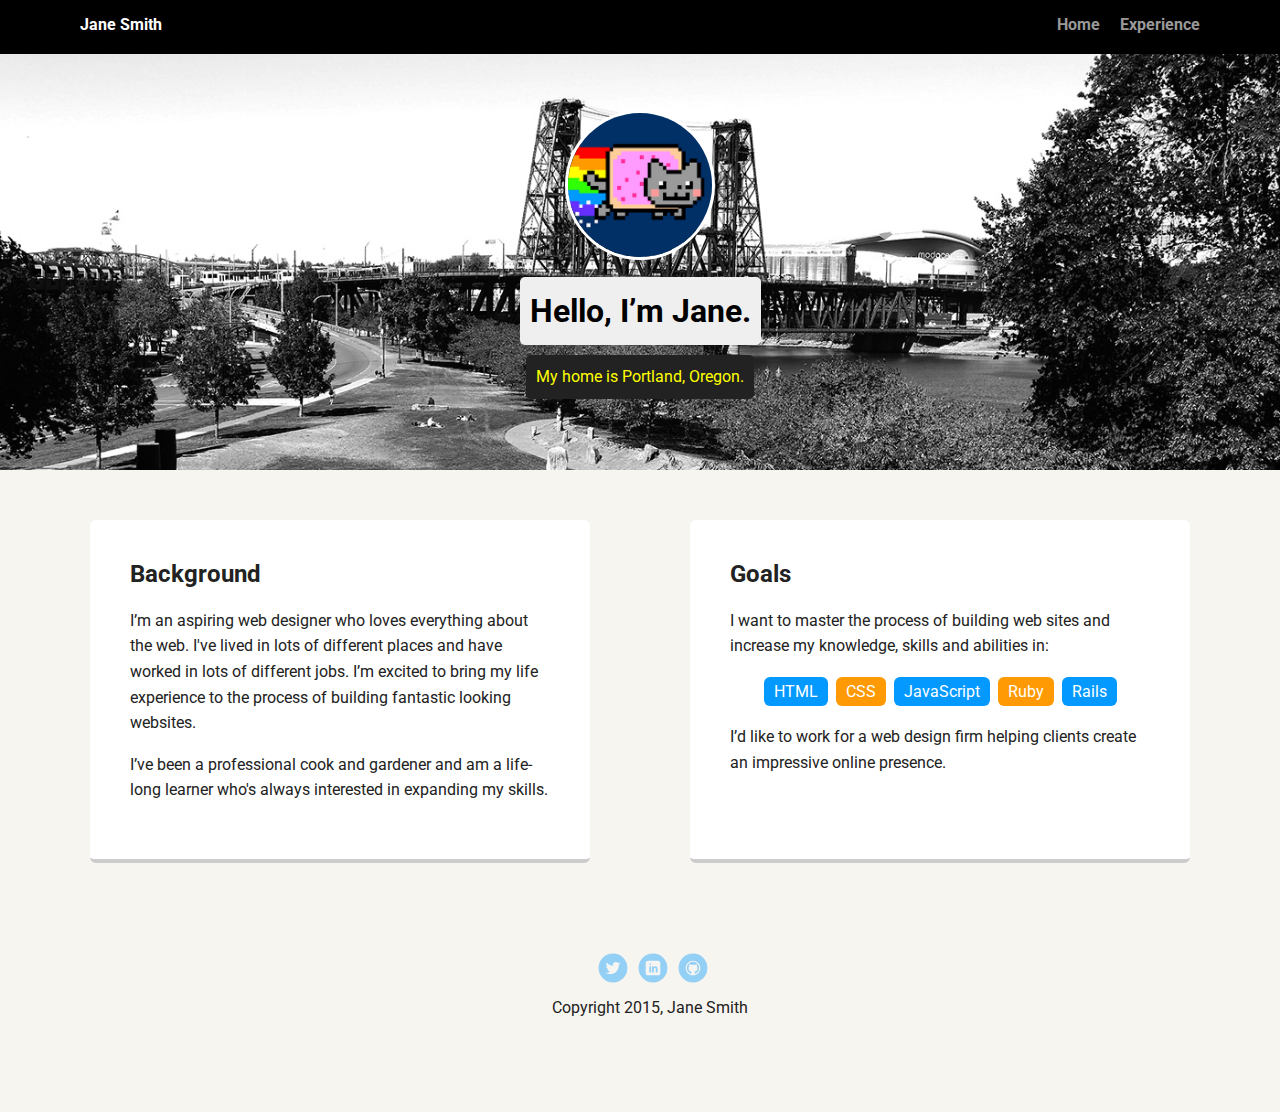
==== index.html @ 60ec48d1 "Initial Commit" ====
<!doctype html>
<html lang="en">
<head>
  <meta charset="utf-8">
  <title>Jane Smith's Profile</title>
  <meta name="viewport" content="width=device-width, initial-scale=1.0">
  <link rel="stylesheet" href="styles.css">
  <link href="https://fonts.googleapis.com/css?family=Muli%7CRoboto:400,300,500,700,900" rel="stylesheet"></head>
  <body>

    <div class="main-nav">
        <ul class="nav">
          <li class="name">Jane Smith</li>
          <li><a href="#">Home</a></li>
          <li><a href="#">Experience</a></li>
        </ul>
    </div>

    <header>
      <img src="images/me.png" alt="Drawing of Jane Smith" class="profile-image">
      <h1 class="tag name">Hello, I’m Jane.</h1>
      <p class="tag location">My home is Portland, Oregon.</p>
    </header>

    <main class="flex">
      <div class="card">
        <h2>Background</h2>
        <p>I’m an aspiring web designer who loves everything about the web. I've lived in lots of different places and have worked in lots of different jobs. I’m excited to bring my life experience to the process of building fantastic looking websites.</p>
        <p>I’ve been a professional cook and gardener and am a life-long learner who's always interested in expanding my skills.</p>
      </div> 

      <div class="card">
        <h2>Goals</h2>
        <p>I want to master the process of building web sites and increase my knowledge, skills and abilities in:</p>
        <ul class="skills">
          <li>HTML</li>
          <li>CSS</li>
          <li>JavaScript</li>
          <li>Ruby</li>
          <li>Rails</li>
        </ul>
        <p>I’d like to work for a web design firm helping clients create an impressive online presence.</p>
      </div> 

    </main>
    <footer>
      <ul>
        <li><a href="#" class="social twitter">Twitter</a></li>
        <li><a href="#" class="social linkedin">LinkedIn</a></li>
        <li><a href="#" class="social github">Github</a></li>
      </ul>
      <p class="copyright">Copyright 2015, Jane Smith</p>
    </footer>
  </body>
  </html>
---- styles.css ----
/* Global Layout Set-up */
* { 
  box-sizing: border-box;
}
  
body {
  margin: 0;
  padding: 0;
  text-align: center;
  font-family: 'Roboto', sans-serif;
  color: #222;
  background: #f7f5f0;
}
/* Link Styles */

a {
  text-decoration: none;
  color: #999;
}
a:hover {
  color: #6633ff;
}

/* Section Styles */

.main-nav {
  width: 100%;
  background: black;
  min-height: 30px;
  padding: 10px;
  position: fixed;
  text-align: center;
}
.nav {
  display: flex;
  justify-content: space-around;
  font-weight: 700;
  list-style-type: none;
  margin: 0 auto;
  padding: 0;
}

.nav .name {
    display: block;
    margin-right: auto;
    color: white;
}
.nav li {
  padding: 5px 10px 10px 10px;
}
.nav a {
  transition: all .5s;
}
.nav a:hover {
  color: white
}

header {
  text-align: center;
  background: url('images/portland.jpg') no-repeat top center ;
  background-size: cover;
  overflow: hidden;
  padding-top: 60px;
}
header {
  line-height: 1.5;
}
header .profile-image {
  margin-top: 50px;
  width: 150px;
  height: 150px;
  border-radius: 50%;
  border: 3px solid white;
  transition: all .5s;
}
header .profile-image:hover {
  transform: scale(1.2) rotate(5deg);
}
.tag {
  background-color: #efefef;
  color: black;
  padding: 10px;
  border-radius: 5px;
  display: table;
  margin: 10px auto;
} 
.location {
  background-color: #222;
  color: yellow;
}
.card {
  margin: 30px;
  padding: 20px 40px 40px;
  max-width: 500px;
  text-align: left;
  background: #fff;
  border-bottom: 4px solid #ccc;
  border-radius: 6px;
  transition: all .5s;
}
.card:hover {
  border-color: #ff99ff;
}

ul.skills {
  padding: 0;
  text-align: center;
}

.skills li {
  border-radius: 6px;
  display: inline-block;
  background: #ff9904;
  color: white;
  padding: 5px 10px;
  margin: 2px;
}

.skills li:nth-child(odd) {
  background: #0399ff;
}

footer {
  width: 100%;
  min-height: 30px;
  padding: 20px 0 40px 20px;
}

footer .copyright {
  top: -8px;
  font-size: .75em;
}

footer ul {
  list-style-type: none;
  margin: 0;
  padding: 0;
}

footer ul li {
  display: inline-block;
}

a.social {
  display: inline-block;
  text-indent: -9999px;
  margin-left: 5px;
  width: 30px;
  height: 30px;
  background-size: 30px 30px;
  opacity: .4;
  transition: all .5s;
}
a.twitter {
  background-image: url(images/twitter.svg);
}
a.linkedin {
  background-image: url(images/linkedin.svg);
}
a.github {
  background-image: url(images/github.svg);
}
a.social:hover {
  opacity: 1;
}
.clearfix {
  clear: both;
}

/* Styles for larger screens */
@media screen and (min-width: 720px) {
  
  .flex {
      display: -ms-flexbox;      /* TWEENER - IE 10 */
      display: flex; 
      max-width: 1200px;
      -ms-flex-pack: distribute;
      justify-content: space-around;
      margin: 0 auto;
  }

  header {
    min-height: 470px;
  }

  .nav {
    max-width: 1200px;
    padding: 0 30px;
  }


  main {
    padding-top: 20px;
  }

  main p {
    line-height: 1.6em;
  }

  footer {
    font-size: 1.3em;
    max-width: 1200px;
    margin: 40px auto;
  }

}
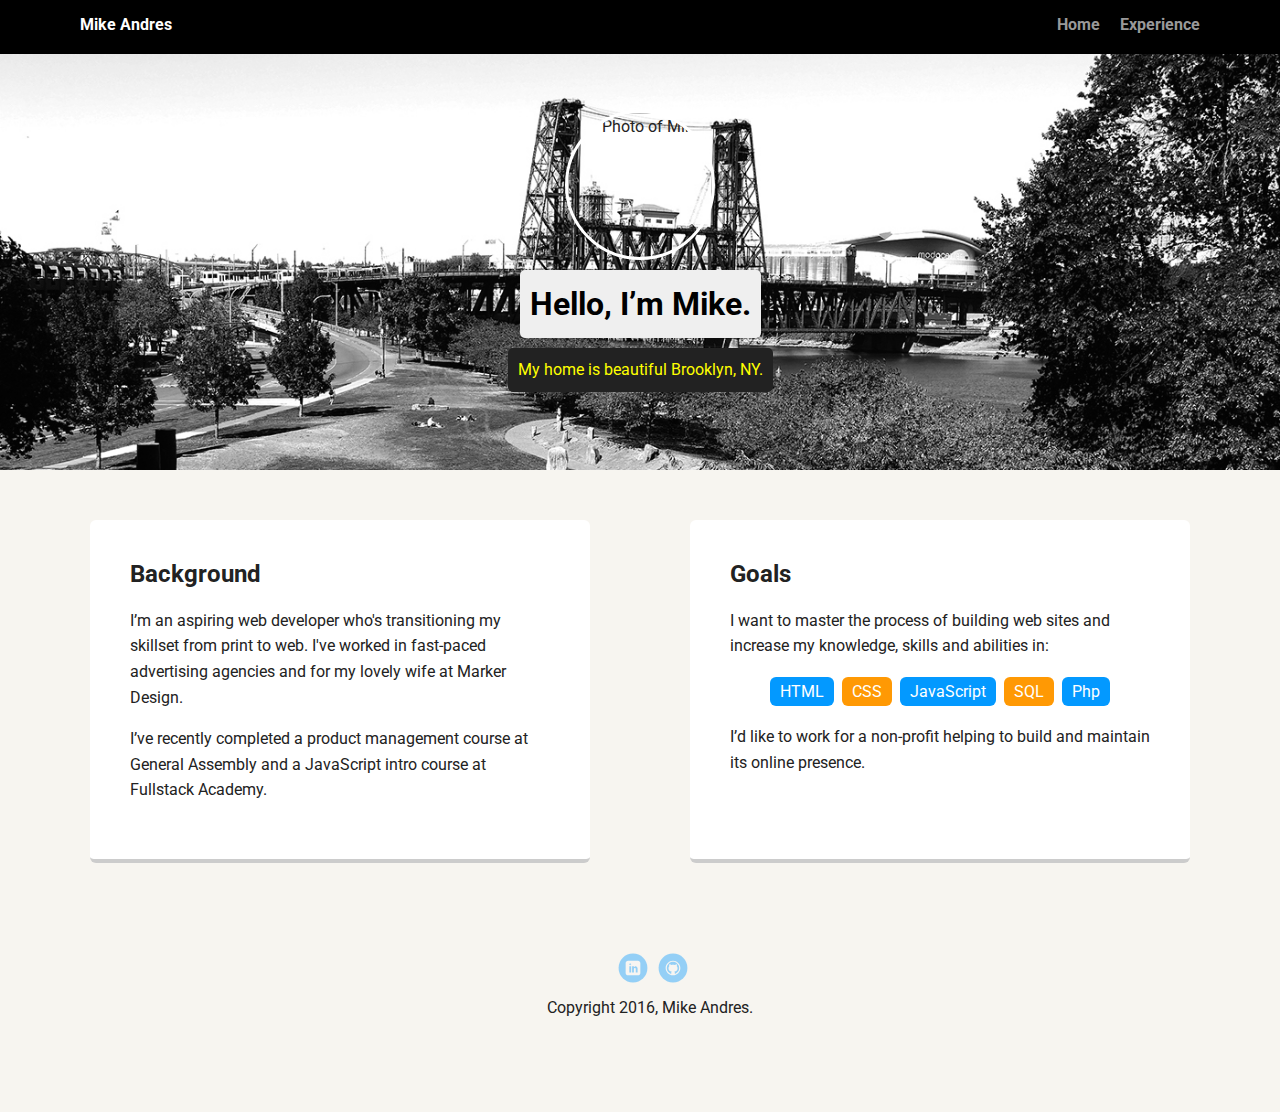
==== commit 91b89900: "Fix problems caused by html cleaner" ====
--- a/index.html
+++ b/index.html
@@ -1,55 +1,79 @@
-<!doctype html>
-<html lang="en">
+<html lang="en" xmlns="http://www.w3.org/1999/xhtml">
 <head>
-  <meta charset="utf-8">
-  <title>Jane Smith's Profile</title>
-  <meta name="viewport" content="width=device-width, initial-scale=1.0">
-  <link rel="stylesheet" href="styles.css">
-  <link href="https://fonts.googleapis.com/css?family=Muli%7CRoboto:400,300,500,700,900" rel="stylesheet"></head>
-  <body>
+  <meta name="generator" content=
+  "HTML Tidy for Linux/x86 (vers 25 March 2009), see www.w3.org" />
+  <meta charset="utf-8" />
 
-    <div class="main-nav">
-        <ul class="nav">
-          <li class="name">Jane Smith</li>
-          <li><a href="#">Home</a></li>
-          <li><a href="#">Experience</a></li>
-        </ul>
-    </div>
+  <title>Mike Andres's Profile</title>
+  <meta name="viewport" content="width=device-width, initial-scale=1.0" />
+  <link rel="stylesheet" href="styles.css" type="text/css" />
+  <link href="https://fonts.googleapis.com/css?family=Muli%7CRoboto:400,300,500,700,900"
+  rel="stylesheet" type="text/css" />
+</head>
 
-    <header>
-      <img src="images/me.png" alt="Drawing of Jane Smith" class="profile-image">
-      <h1 class="tag name">Hello, I’m Jane.</h1>
-      <p class="tag location">My home is Portland, Oregon.</p>
-    </header>
+<body>
+  <div class="main-nav">
+    <ul class="nav">
+      <li class="name">Mike Andres</li>
 
-    <main class="flex">
-      <div class="card">
-        <h2>Background</h2>
-        <p>I’m an aspiring web designer who loves everything about the web. I've lived in lots of different places and have worked in lots of different jobs. I’m excited to bring my life experience to the process of building fantastic looking websites.</p>
-        <p>I’ve been a professional cook and gardener and am a life-long learner who's always interested in expanding my skills.</p>
-      </div> 
+      <li><a href="#">Home</a></li>
 
-      <div class="card">
-        <h2>Goals</h2>
-        <p>I want to master the process of building web sites and increase my knowledge, skills and abilities in:</p>
-        <ul class="skills">
-          <li>HTML</li>
-          <li>CSS</li>
-          <li>JavaScript</li>
-          <li>Ruby</li>
-          <li>Rails</li>
-        </ul>
-        <p>I’d like to work for a web design firm helping clients create an impressive online presence.</p>
-      </div> 
+      <li><a href="experience.html">Experience</a></li>
+    </ul>
+  </div>
 
-    </main>
-    <footer>
-      <ul>
-        <li><a href="#" class="social twitter">Twitter</a></li>
-        <li><a href="#" class="social linkedin">LinkedIn</a></li>
-        <li><a href="#" class="social github">Github</a></li>
-      </ul>
-      <p class="copyright">Copyright 2015, Jane Smith</p>
-    </footer>
-  </body>
-  </html>
+  <header>
+    <img src="images/mike-andres.png" alt="Photo of Mike" class="profile-image" />
+
+    <h1 class="tag name">Hello, I&#8217;m Mike.</h1>
+
+    <p class="tag location">My home is beautiful Brooklyn, NY.</p>
+  </header>
+
+  <main class="flex">
+    <div class="card">
+    <h2>Background</h2>
+
+    <p>I&#8217;m an aspiring web developer who's transitioning my skillset from print to
+    web. I've worked in fast-paced advertising agencies and for my lovely wife at Marker
+    Design.</p>
+
+    <p>I&#8217;ve recently completed a product management course at General Assembly and
+    a JavaScript intro course at Fullstack Academy.</p>
+  </div>
+
+  <div class="card">
+    <h2>Goals</h2>
+
+    <p>I want to master the process of building web sites and increase my knowledge,
+    skills and abilities in:</p>
+
+    <ul class="skills">
+      <li>HTML</li>
+
+      <li>CSS</li>
+
+      <li>JavaScript</li>
+
+      <li>SQL</li>
+
+      <li>Php</li>
+    </ul>
+
+    <p>I&#8217;d like to work for a non-profit helping to build and maintain its online
+    presence.</p>
+  </div>
+
+  </main>
+  <footer>
+    <ul>
+    <li><a href="https://www.linkedin.com/in/mikeandres" class=
+    "social linkedin">LinkedIn</a></li>
+
+    <li><a href="https://github.com/Brooklynlorax" class="social github">Github</a></li>
+  </ul>
+
+  <p class="copyright">Copyright 2016, Mike Andres.</p>
+</footer>
+</body>
+</html>
